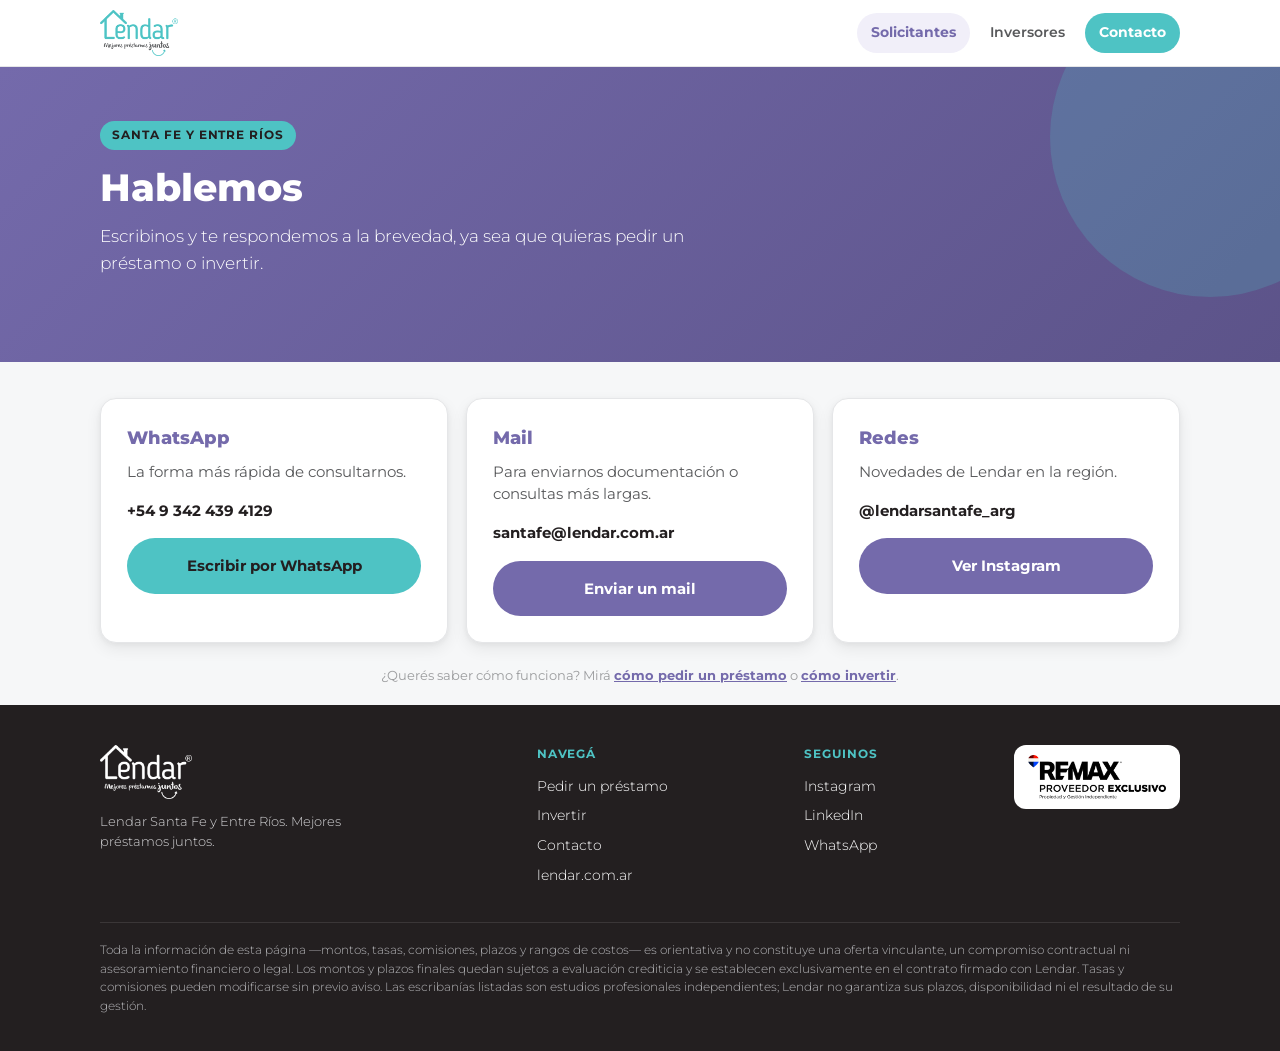
==== contacto/index.html @ 1cdcb2c1 "Redesign: sticky nav, hero banners, CTA bands, footer with RE/MAX and socials, new /contacto page Co" ====
<!doctype html>
<html lang="es">
<head>
<meta charset="UTF-8" />
<meta name="viewport" content="width=device-width, initial-scale=1.0" />
<title>Contacto | Lendar Litoral</title>
<meta name="description" content="Escribinos por WhatsApp o mail. Lendar en Santa Fe y Entre Ríos." />
<link rel="canonical" href="https://lendarlitoral.ar/contacto/" />
<meta property="og:type" content="website" />
<meta property="og:locale" content="es_AR" />
<meta property="og:site_name" content="Lendar Litoral" />
<meta property="og:title" content="Contacto | Lendar Litoral" />
<meta property="og:description" content="Escribinos por WhatsApp o mail. Lendar en Santa Fe y Entre Ríos." />
<meta property="og:url" content="https://lendarlitoral.ar/contacto/" />
<meta property="og:image" content="https://lendarlitoral.ar/assets/lendar-logo.jpg" />
<link rel="icon" type="image/png" href="../assets/favicon.png">
<link rel="apple-touch-icon" href="../assets/apple-touch-icon.png">
<link rel="preconnect" href="https://fonts.googleapis.com">
<link href="https://fonts.googleapis.com/css2?family=Montserrat:wght@300;400;500;600;700;800&display=swap" rel="stylesheet">
<link rel="stylesheet" href="../assets/style.css">
</head>
<body>

<header class="site-nav">
  <div class="wrap site-nav-inner">
    <a href="../" style="display:inline-block;line-height:0;" aria-label="Lendar Litoral - Inicio"><img class="logo-img" src="../assets/lendar_logo_color.png" alt="Lendar" /></a>
    <nav class="nav-links" aria-label="Principal">
      <a href="../solicitantes/" class="active">Solicitantes</a>
      <a href="../inversores/">Inversores</a>
      <a class="nav-cta active" href="../contacto/">Contacto</a>
    </nav>
  </div>
</header>

<section class="hero">
  <div class="wrap">
    <span class="hero-eyebrow">Santa Fe y Entre Ríos</span>
    <h1>Hablemos</h1>
    <p>Escribinos y te respondemos a la brevedad, ya sea que quieras pedir un préstamo o invertir.</p>
  </div>
</section>

<main class="wrap">
  <div class="contact-grid">
    <div class="contact-card">
      <h2>WhatsApp</h2>
      <p>La forma más rápida de consultarnos.</p>
      <p class="big">+54 9 342 439 4129</p>
      <a class="btn btn-primary" href="https://wa.me/5493424394129" target="_blank" rel="noopener">Escribir por WhatsApp</a>
    </div>
    <div class="contact-card">
      <h2>Mail</h2>
      <p>Para enviarnos documentación o consultas más largas.</p>
      <p class="big">santafe@lendar.com.ar</p>
      <a class="btn btn-purple" href="mailto:santafe@lendar.com.ar">Enviar un mail</a>
    </div>
    <div class="contact-card">
      <h2>Redes</h2>
      <p>Novedades de Lendar en la región.</p>
      <p class="big">@lendarsantafe_arg</p>
      <a class="btn btn-purple" href="https://www.instagram.com/lendarsantafe_arg" target="_blank" rel="noopener">Ver Instagram</a>
    </div>
  </div>
  <p class="path-note">¿Querés saber cómo funciona? Mirá <a href="../solicitantes/">cómo pedir un préstamo</a> o <a href="../inversores/">cómo invertir</a>.</p>
</main>

<footer class="site-footer">
  <div class="wrap">
    <div class="footer-grid">
      <div class="footer-brand">
        <img class="f-logo" src="../assets/lendar_logo_white.png" alt="Lendar" />
        <p>Lendar Santa Fe y Entre Ríos. Mejores préstamos juntos.</p>
      </div>
      <div class="footer-col">
        <h4>Navegá</h4>
        <a href="../solicitantes/">Pedir un préstamo</a>
        <a href="../inversores/">Invertir</a>
        <a href="../contacto/">Contacto</a>
        <a href="https://www.lendar.com.ar" target="_blank" rel="noopener">lendar.com.ar</a>
      </div>
      <div class="footer-col">
        <h4>Seguinos</h4>
        <a href="https://www.instagram.com/lendarsantafe_arg" target="_blank" rel="noopener">Instagram</a>
        <a href="https://www.linkedin.com/company/lendar" target="_blank" rel="noopener">LinkedIn</a>
        <a href="https://wa.me/5493424394129" target="_blank" rel="noopener">WhatsApp</a>
      </div>
      <div class="footer-col">
        <div class="footer-remax"><img src="../assets/logo_remax_proveedor_exclusivo.png" alt="RE/MAX - Proveedor exclusivo" /></div>
      </div>
    </div>
    <div class="legal"><p>Toda la información de esta página —montos, tasas, comisiones, plazos y rangos de costos— es orientativa y no constituye una oferta vinculante, un compromiso contractual ni asesoramiento financiero o legal. Los montos y plazos finales quedan sujetos a evaluación crediticia y se establecen exclusivamente en el contrato firmado con Lendar. Tasas y comisiones pueden modificarse sin previo aviso. Las escribanías listadas son estudios profesionales independientes; Lendar no garantiza sus plazos, disponibilidad ni el resultado de su gestión.</p></div>
  </div>
</footer>

</body>
</html>
---- assets/style.css ----
:root{
    --teal:#4EC3C4;
    --teal-dark:#38A6A7;
    --teal-tint:#E9F8F8;
    --purple:#746AAB;
    --purple-dark:#5C5389;
    --purple-tint:#F1EFF9;
    --charcoal:#58595B;
    --ink:#231F20;
    --bg:#F6F7F8;
    --border:#E5E6E8;
    --border-strong:#D2D4D7;
    --muted:#9B9C9E;
    --amber-tint:#FBF3E0;
    --amber-text:#92620A;
    --amber-border:#F0DDA8;
    --green-text:#1F7A4D;
    --orange-text:#B15C1E;
    --shadow-sm:0 1px 2px rgba(35,31,32,.05),0 1px 3px rgba(35,31,32,.06);
    --shadow-md:0 6px 16px rgba(35,31,32,.07),0 2px 5px rgba(35,31,32,.05);
    --r-lg:16px;--r-md:12px;--r-sm:9px;
  }
  *{box-sizing:border-box;}
  html,body{margin:0;padding:0;max-width:100%;overflow-x:hidden;}
  body{
    background:var(--bg);
    color:var(--charcoal);
    font-family:'Montserrat',Arial,Calibri,sans-serif;
    line-height:1.55;
    -webkit-font-smoothing:antialiased;
    -webkit-tap-highlight-color:transparent;
  }
  img{max-width:100%;display:block;}
  button{font-family:inherit;}
  .wrap{max-width:1120px;margin:0 auto;padding:0 20px;}

  /* Header */
  .header{background:#fff;border-bottom:1px solid var(--border);padding:22px 0;position:relative;overflow:hidden;}
  .header::before{content:'';position:absolute;top:0;left:0;right:0;height:4px;background:linear-gradient(90deg,var(--teal),var(--purple));}
  .header-inner{display:flex;align-items:center;justify-content:center;gap:16px;flex-wrap:wrap;}
  .logo-img{height:54px;width:auto;}

  main{padding:28px 0 60px;}

  /* Garantía — barra de cobertura LTV */
  .ltv-headline{font-size:15.5px;font-weight:800;color:var(--ink);line-height:1.45;margin:0 0 14px;}
  .ltv-headline strong{color:var(--teal-dark);}
  .ltv-bar{position:relative;display:flex;height:48px;border-radius:12px;overflow:hidden;border:1px solid var(--border-strong);}
  .ltv-loan{width:35%;background:var(--teal);display:flex;align-items:center;justify-content:center;color:#fff;font-weight:800;font-size:14px;}
  .ltv-buffer{width:65%;background:var(--teal-tint);display:flex;align-items:center;justify-content:center;color:var(--teal-dark);font-weight:800;font-size:14px;}
  .ltv-legend{display:flex;margin-top:8px;font-size:11.5px;font-weight:700;color:var(--muted);text-transform:uppercase;letter-spacing:.03em;}
  .ltv-legend span{text-align:center;padding:0 4px;}
  .ltv-legend span:first-child{width:35%;}
  .ltv-legend span:last-child{width:65%;}
  .mora-foot{font-size:12px;color:var(--muted);line-height:1.55;font-weight:600;margin:14px 0 0;padding-top:12px;border-top:1px solid var(--border);}
  @media(max-width:520px){.ltv-loan,.ltv-buffer{font-size:12px;} .ltv-legend{font-size:10.5px;}}

  /* Section title */
  .section-title{display:flex;align-items:center;gap:9px;font-size:17px;font-weight:800;color:var(--purple);margin:0 0 16px;}
  .section-title svg{width:20px;height:20px;color:var(--teal);flex-shrink:0;}

  /* Tabs */
  .role-tabs{display:flex;align-items:stretch;background:#ECEEEF;padding:4px;border-radius:16px;max-width:420px;margin:0 auto 26px;box-shadow:inset 0 1px 2px rgba(0,0,0,.05);}
  .role-tab{flex:1;display:flex;align-items:center;justify-content:center;gap:6px;padding:14px;border-radius:12px;border:none;background:transparent;font-size:13.5px;font-weight:700;line-height:1;color:#7C7D7F;cursor:pointer;transition:all .15s;}
  .role-tab.active{background:#fff;color:var(--purple);box-shadow:var(--shadow-sm);}
  .role-tab svg{width:15px;height:15px;color:var(--teal);display:block;flex-shrink:0;}

  /* Card */
  .card{background:#fff;border:1px solid var(--border);border-radius:var(--r-lg);box-shadow:var(--shadow-md);overflow:hidden;margin-bottom:22px;}
  .card-head{background:var(--purple-tint);padding:16px 22px;border-bottom:1px solid var(--border);display:flex;align-items:center;justify-content:space-between;gap:14px;font-weight:800;color:var(--purple);font-size:15px;text-transform:uppercase;letter-spacing:.02em;width:100%;border:none;border-bottom:1px solid var(--border);cursor:pointer;text-align:left;font-family:inherit;-webkit-appearance:none;appearance:none;}
  .card-head-label{display:flex;align-items:center;gap:9px;}
  .card-head svg{width:18px;height:18px;color:var(--teal);flex-shrink:0;}
  .card-chevron{color:var(--purple) !important;transition:transform .2s;}
  .card-head.open .card-chevron{transform:rotate(180deg);}
  .card-body{padding:22px;}
  .card-body.collapsed{display:none;}
  .card-sub{font-size:13px;color:var(--muted);margin:2px 0 0;}

  /* Por qué Lendar — expandable persuasive cards */
  .why-grid{display:grid;grid-template-columns:1fr;gap:12px;}
  @media(min-width:768px){.why-grid{grid-template-columns:repeat(2,1fr);}}
  @media(min-width:768px){#reqGrid{grid-template-columns:2fr 3fr;}}
  .why-card{text-align:left;border:1px solid var(--border);border-radius:14px;background:#fff;cursor:pointer;padding:16px 18px;transition:border-color .15s,box-shadow .15s,background .15s;width:100%;min-width:0;font:inherit;color:inherit;-webkit-appearance:none;appearance:none;}
  .why-card:hover{border-color:var(--teal);box-shadow:0 4px 14px rgba(78,195,196,.15);}
  .why-card.open{border-color:var(--purple);background:var(--purple-tint);}
  .why-head{display:flex;align-items:center;gap:12px;}
  .why-icon{width:38px;height:38px;border-radius:10px;background:var(--teal-tint);display:flex;align-items:center;justify-content:center;flex-shrink:0;transition:background .15s;}
  .why-icon svg{width:20px;height:20px;color:var(--teal-dark);}
  .why-card.open .why-icon{background:var(--purple);}
  .why-card.open .why-icon svg{color:#fff;}
  .why-title{font-size:14.5px;font-weight:800;color:var(--ink);flex:1;}
  .why-chevron{width:18px;height:18px;color:var(--muted);transition:transform .2s,color .15s;flex-shrink:0;}
  .why-card.open .why-chevron{transform:rotate(180deg);color:var(--purple);}
  .why-body{max-height:0;overflow:hidden;transition:max-height .28s ease,margin-top .28s ease;}
  .why-card.open .why-body{max-height:800px;margin-top:12px;}
  .why-text{font-size:13px;color:var(--charcoal);line-height:1.55;font-weight:500;margin:0;padding-left:50px;}
  .why-list{font-size:13px;color:var(--charcoal);line-height:1.6;font-weight:500;margin:0;padding-left:68px;list-style:disc;}
  .why-list li{margin-bottom:8px;}
  .why-sublist{list-style:circle;margin:8px 0 0;padding-left:20px;font-weight:500;}
  .why-sublist li{margin-bottom:6px;}
  .why-list li:last-child{margin-bottom:0;}
  .timeline{position:relative;}
  .timeline::before{content:'';position:absolute;left:19px;top:4px;bottom:4px;width:2px;background:linear-gradient(var(--teal),var(--purple));}
  .tl-step{position:relative;padding:0 0 20px 52px;}
  .tl-step:last-child{padding-bottom:0;}
  .tl-num{position:absolute;left:0;top:0;width:40px;height:40px;border-radius:50%;background:#fff;border:2px solid var(--teal);color:var(--teal-dark);font-weight:800;font-size:14px;display:flex;align-items:center;justify-content:center;z-index:1;}
  .tl-head{display:flex;flex-wrap:wrap;align-items:baseline;gap:9px;margin-bottom:5px;padding-top:8px;}
  .tl-title{font-size:14px;font-weight:800;color:var(--ink);}
  .tl-duration{font-size:12px;font-weight:700;color:var(--teal-dark);background:var(--teal-tint);padding:3px 9px;border-radius:7px;line-height:1.4;}
  .tl-desc{font-size:13px;color:var(--charcoal);font-weight:500;margin:0;line-height:1.55;overflow-wrap:break-word;word-break:break-word;}

  /* Calculator */
  .calc-grid{display:grid;grid-template-columns:1fr;gap:26px;}
  .calc-grid > div{min-width:0;}
  @media(min-width:1024px){.calc-grid{grid-template-columns:1fr 1fr;}}
  .table-section{margin-top:26px;}
  .field{margin-bottom:14px;}
  .field-label{display:flex;justify-content:space-between;flex-wrap:wrap;column-gap:10px;row-gap:2px;font-size:14px;font-weight:700;color:var(--charcoal);margin-bottom:5px;}
  .field-label .val{font-family:'Courier New',monospace;color:var(--purple);white-space:nowrap;margin-left:auto;}
  .field-label .val .unit-sm{font-family:'Montserrat',sans-serif;font-size:0.72em;font-weight:600;margin-left:3px;}
  input[type=range]{width:100%;accent-color:var(--teal);height:5px;cursor:pointer;}
  .range-scale{display:flex;justify-content:space-between;font-size:11.5px;color:var(--muted);font-family:'Courier New',monospace;margin-top:3px;}
  .note-box{padding:11px 13px;border-radius:10px;font-size:13px;line-height:1.5;margin-bottom:12px;}
  .note-info{background:var(--purple-tint);color:var(--purple-dark);border:1px solid #DAD6EE;}
  .note-warn{background:var(--amber-tint);color:var(--amber-text);border:1px solid var(--amber-border);}
  .result-box{background:linear-gradient(#fafbfb,#f1f2f3);border:1px solid var(--border);border-left:4px solid var(--purple);border-radius:12px;padding:18px 18px 16px;margin-bottom:14px;}
  .result-label{font-size:12.5px;text-transform:uppercase;font-weight:800;color:var(--purple);letter-spacing:.03em;}
  .result-value{font-size:38px;font-weight:800;font-family:'Courier New',monospace;color:var(--purple);margin-top:6px;line-height:1.15;}
  .result-value .unit{font-size:15px;font-weight:600;color:var(--charcoal);font-family:'Montserrat',sans-serif;margin-left:6px;}
  .result-value .range-word{font-size:0.42em;font-weight:700;color:var(--charcoal);font-family:'Montserrat',sans-serif;vertical-align:middle;}
  .result-sub{font-size:12px;color:var(--muted);font-weight:700;margin-top:4px;}
  .result-fee-note{font-size:11.5px;color:var(--muted);font-weight:500;margin-top:8px;padding-top:8px;border-top:1px solid var(--border);}
  .term-grid{display:grid;grid-template-columns:repeat(5,1fr);gap:6px;}
  .term-btn{display:flex;flex-direction:column;align-items:center;justify-content:center;gap:2px;padding:10px 2px;text-align:center;border-radius:10px;border:1px solid var(--border);background:#fff;cursor:pointer;color:#7C7D7F;}
  .term-btn-years{font-size:13px;font-weight:800;}
  .term-btn-rate{font-size:11px;font-weight:700;opacity:.7;}
  .term-btn.active{background:var(--purple);color:#fff;border-color:var(--purple);}
  .choice-grid{display:grid;grid-template-columns:repeat(2,1fr);gap:8px;}
  .choice-btn{padding:11px 12px;text-align:center;border-radius:10px;font-size:13px;font-weight:800;border:1px solid var(--border);background:#fff;cursor:pointer;color:#7C7D7F;font-family:inherit;-webkit-appearance:none;appearance:none;}
  .choice-btn.active{background:var(--purple);color:#fff;border-color:var(--purple);}
  .term-btn.active .term-btn-rate{opacity:.9;}
  .vuyp-box{border-radius:12px;background:#FAFBFB;border:1px solid var(--border);margin-top:4px;overflow:hidden;}
  .checkbox-row{display:flex;gap:9px;align-items:center;cursor:pointer;font-size:14px;font-weight:700;color:var(--charcoal);padding:14px 12px;width:100%;box-sizing:border-box;}
  .checkbox-row input{margin-top:2px;width:14px;height:14px;accent-color:var(--teal);}
  .table-toggle-btn{display:flex;align-items:center;justify-content:space-between;gap:10px;width:100%;padding:12px 14px;margin-bottom:10px;border-radius:10px;border:1px solid var(--border);background:var(--bg);color:var(--purple);font-size:13px;font-weight:800;cursor:pointer;font-family:inherit;-webkit-appearance:none;appearance:none;transition:background .15s,border-color .15s;}
  .table-toggle-btn:hover{background:var(--purple-tint);border-color:var(--purple);}
  .table-toggle-btn .card-chevron{width:18px;height:18px;color:var(--purple);}
  .table-toggle-btn.open .card-chevron{transform:rotate(180deg);}
  .pdf-download-btn{display:flex;align-items:center;justify-content:center;gap:8px;width:100%;padding:12px 14px;margin-bottom:10px;border-radius:10px;border:1px solid var(--teal);background:var(--teal-tint);color:var(--teal-dark);font-size:13px;font-weight:800;cursor:pointer;font-family:inherit;-webkit-appearance:none;appearance:none;transition:background .15s,color .15s;}
  .pdf-download-btn:hover{background:var(--teal);color:#fff;}
  .pdf-download-btn:disabled{opacity:.6;cursor:default;}
  .pdf-download-btn svg{width:16px;height:16px;flex-shrink:0;}
  .table-wrap{max-height:400px;overflow-y:auto;overflow-x:auto;-webkit-overflow-scrolling:touch;border:1px solid var(--border);border-radius:10px;}
  .table-wrap.collapsed{display:none;}
  .table-scroll-hint{display:none;font-size:11px;color:var(--muted);text-align:right;margin-bottom:6px;}
  @media(max-width:640px){.table-scroll-hint{display:block;}}
  table{width:100%;border-collapse:collapse;font-size:13px;text-align:center;}
  thead th{background:#F1F2F3;color:var(--charcoal);font-weight:800;padding:9px 10px;position:sticky;top:0;border-bottom:1px solid var(--border-strong);white-space:nowrap;}
  th.th-amort{color:var(--green-text);} th.th-int{color:var(--orange-text);} th.th-iva{color:var(--purple);}
  tbody td{padding:6px 10px;border-bottom:1px solid #F1F2F3;font-family:'Courier New',monospace;}
  tbody tr:hover{background:#FAFBFB;}
  td.c-period{font-weight:800;color:var(--muted);border-right:1px solid #F1F2F3;}
  td.c-amort{color:#2A9D5C;} td.c-int{color:#C4741F;} td.c-iva{color:var(--purple);}
  td.c-payment{color:var(--ink);font-weight:700;} td.c-balance{color:var(--ink);font-weight:800;}

  /* Fees grid */
  .fees-grid{display:grid;grid-template-columns:1fr;gap:20px;align-items:start;}
  @media(min-width:1024px){.fees-grid{grid-template-columns:5fr 7fr;}}
  .fee-panel{background:var(--bg);border:1px solid #ECEDEE;border-radius:16px;padding:18px;}
  .fee-eyebrow{font-size:11.5px;font-weight:800;color:var(--muted);text-transform:uppercase;letter-spacing:.03em;display:block;margin-bottom:10px;}
  .fee-row{display:flex;justify-content:space-between;align-items:center;padding:10px 12px;background:#fff;border:1px solid var(--border);border-radius:12px;font-size:13.5px;margin-bottom:9px;flex-wrap:wrap;row-gap:6px;}
  @media(max-width:480px){
    .fee-row > span:first-child{flex:1 1 100%;}
    .fee-row strong{flex:0 0 auto;margin-left:auto;}
  }
  .fee-row span{color:var(--charcoal);font-weight:700;}
  .fee-row small{color:var(--muted);font-size:11.5px;}
  .fee-row small span{color:var(--muted);font-weight:600;}
  .fee-row strong{font-family:'Courier New',monospace;color:var(--ink);}
  .fee-foot{font-size:11.5px;color:var(--muted);font-style:italic;margin-top:10px;padding-top:10px;border-top:1px solid #ECEDEE;}
  .cost-line{display:flex;justify-content:space-between;align-items:center;font-size:13.5px;padding:8px 0;}
  .cost-line + .cost-line{border-top:1px solid #F1F2F3;}
  .cost-line span{color:var(--charcoal);font-weight:700;}
  .cost-line small{color:var(--muted);font-size:11.5px;}
  .cost-line strong{font-weight:800;color:var(--ink);}
  .escribania-block{padding:10px 0;}
  .escribania-block + .escribania-block{border-top:1px solid #F1F2F3;}
  .escribania-title{font-size:13.5px;font-weight:800;color:var(--charcoal);}
  .escribania-title small{font-weight:600;color:var(--muted);font-size:11.5px;margin-left:4px;}
  .escribania-value{font-size:13.5px;font-weight:700;color:var(--ink);margin-top:4px;}
  .cost-total{margin-top:12px;padding:11px;background:var(--teal-tint);border:1px solid #CBEBEB;border-radius:12px;display:flex;justify-content:space-between;align-items:center;}
  .cost-total span{font-size:13.5px;font-weight:800;color:var(--charcoal);}
  .cost-total strong{font-family:'Courier New',monospace;color:var(--teal-dark);font-size:14px;}


  /* Directory */
  .dir-grid{display:grid;grid-template-columns:1fr;gap:14px;}
  @media(min-width:640px){.dir-grid{grid-template-columns:repeat(2,1fr);}}
  @media(min-width:1024px){.dir-grid{grid-template-columns:repeat(auto-fit,minmax(200px,1fr));}}
  .dir-card{background:#fff;border:1px solid var(--border);border-radius:12px;padding:14px;font-size:12.5px;display:flex;flex-direction:column;height:100%;}
  .dir-content{flex:1 1 auto;}
  .dir-city{display:table;margin:0 auto 9px;font-size:10.5px;font-weight:800;text-transform:uppercase;letter-spacing:.02em;color:var(--teal-dark);background:var(--teal-tint);padding:2px 8px;border-radius:6px;}
  .dir-name{font-weight:800;color:var(--ink);font-size:13px;margin:0 0 7px;}
  .dir-addr{display:flex;gap:5px;align-items:flex-start;color:#7C7D7F;font-size:11.5px;margin-bottom:9px;}
  .dir-addr svg{width:12px;height:12px;flex-shrink:0;margin-top:1px;color:var(--muted);}
  .dir-offices-label{font-size:10.5px;text-transform:uppercase;font-weight:800;color:var(--muted);display:block;margin-bottom:4px;letter-spacing:.02em;}
  .dir-office{display:block;font-size:11.5px;font-weight:700;color:var(--charcoal);}
  .dir-contact-btn{display:flex;align-items:center;justify-content:center;gap:6px;margin-top:16px;padding:8px 10px;border-radius:9px;border:1px solid var(--border);background:var(--bg);color:var(--teal-dark);font-size:11.5px;font-weight:800;text-decoration:none;transition:background .15s,border-color .15s;}
  .dir-contact-btn svg{width:14px;height:14px;}
  .dir-contact-btn:hover{background:var(--teal-tint);border-color:var(--teal);}

  footer{padding:26px 20px 40px;text-align:left;font-size:12px;line-height:1.6;color:var(--muted);max-width:640px;margin:0 auto;}
  .hidden{display:none !important;}
  .fade-in{animation:fadeIn .25s ease-out;}
  @keyframes fadeIn{from{opacity:0;transform:translateY(8px);}to{opacity:1;transform:translateY(0);}}
#waFloatBtn{
  position:fixed;
  left:14px;
  bottom:14px;
  width:40px;
  height:40px;
  background:#25D366;
  border-radius:50%;
  display:flex;
  align-items:center;
  justify-content:center;
  box-shadow:0 2px 8px rgba(0,0,0,0.25);
  z-index:9999;
  opacity:0.88;
  transition:opacity .2s ease, transform .2s ease;
}
#waFloatBtn:hover{ opacity:1; transform:scale(1.06); }
@media (max-width:480px){
  #waFloatBtn{ width:36px; height:36px; left:10px; bottom:10px; }
  #waFloatBtn svg{ width:19px; height:19px; }
  .wrap{ padding:0 12px; }
  .card-body{ padding:16px 14px; }
  .why-card{ padding:14px 14px; }
  .why-text{ padding-left:46px; }
  .why-list{ padding-left:46px; }
  .fee-panel{ padding:14px; }
}

/* ---- Navegación entre páginas, portada y bloque inicial ---- */
a.role-tab{text-decoration:none;}
.role-tabs{margin-top:22px;}
.role-tabs + .page-hero{padding-top:6px;}
.page-hero{max-width:640px;margin:0 auto 26px;padding-top:30px;text-align:center;}
.page-hero h1{font-size:clamp(22px,5.2vw,30px);font-weight:800;color:var(--ink);line-height:1.2;margin:0 0 10px;}
.page-hero p{font-size:15px;color:var(--charcoal);margin:0;line-height:1.55;}
.path-cards{display:grid;grid-template-columns:1fr 1fr;gap:18px;max-width:780px;margin:0 auto 22px;}
.path-card{display:flex;flex-direction:column;gap:10px;background:#fff;border:1px solid var(--border);border-radius:var(--r-lg);box-shadow:var(--shadow-md);padding:26px 22px;text-decoration:none;color:inherit;transition:border-color .15s,transform .15s;}
.path-card:hover,.path-card:focus-visible{border-color:var(--teal);transform:translateY(-2px);}
.path-icon{width:44px;height:44px;border-radius:12px;background:var(--teal-tint);display:flex;align-items:center;justify-content:center;}
.path-icon svg{width:22px;height:22px;color:var(--teal-dark);}
.path-card h2{font-size:19px;font-weight:800;color:var(--ink);margin:4px 0 0;line-height:1.25;}
.path-card p{font-size:14px;color:var(--charcoal);margin:0;line-height:1.55;flex:1;}
.path-go{display:inline-flex;align-items:center;gap:6px;font-weight:800;font-size:13.5px;color:var(--purple);margin-top:6px;}
.path-note{max-width:780px;margin:0 auto 10px;text-align:center;font-size:13px;color:var(--muted);}
.path-note a{color:var(--purple);font-weight:700;}
@media(max-width:640px){.path-cards{grid-template-columns:1fr;}}

/* ---- Adelanto de cuotas y precancelación ---- */
.prepay-section{margin-top:30px;padding-top:24px;border-top:1px solid var(--border);}
.prepay-title{font-size:15px;font-weight:800;color:var(--purple);text-transform:uppercase;letter-spacing:.02em;margin:0 0 14px;}
.prepay-grid{display:grid;grid-template-columns:1fr 1fr;gap:14px;margin-bottom:22px;}
.prepay-box{background:var(--purple-tint);border:1px solid #DAD6EE;border-radius:12px;padding:14px 16px;}
.prepay-box p{margin:8px 0 0;font-size:13.5px;line-height:1.6;color:var(--charcoal);}
.prepay-box a{color:var(--purple-dark);font-weight:700;white-space:nowrap;}
.prepay-tag{display:inline-block;font-size:11.5px;font-weight:800;text-transform:uppercase;letter-spacing:.04em;color:#fff;background:var(--purple);border-radius:999px;padding:4px 10px;}
.prepay-calc{background:#fff;border:1px solid var(--border);border-radius:12px;padding:16px;}
.prepay-result{margin-top:14px;}
.cancel-total{background:var(--teal-tint);border-color:var(--teal);}
.cancel-total strong{color:var(--teal-dark);}
.prepay-sum{font-size:13.5px;line-height:1.6;color:var(--charcoal);margin:12px 0 0;}
.prepay-foot{font-size:12px;line-height:1.5;color:var(--muted);margin:10px 0 0;}
@media(max-width:640px){.prepay-grid{grid-template-columns:1fr;}}
.cancel-basis{margin-bottom:16px;line-height:1.55;}
.cancel-pick{display:flex;align-items:baseline;justify-content:space-between;gap:12px;flex-wrap:wrap;margin-bottom:10px;}
.cancel-pick-label{font-size:14px;font-weight:700;color:var(--charcoal);}
.cancel-big{font-family:'Courier New',monospace;font-size:20px;font-weight:800;color:var(--purple);}
.cancel-slider{height:10px;}

/* ===== Rediseño: nav, hero, CTA, footer ===== */
.site-nav{background:#fff;border-bottom:1px solid var(--border);position:sticky;top:0;z-index:50;}
.site-nav-inner{display:flex;align-items:center;justify-content:space-between;gap:16px;padding:10px 20px;}
.site-nav .logo-img{height:46px;}
.nav-links{display:flex;align-items:center;gap:6px;}
.nav-links a{font-size:14px;font-weight:600;color:var(--charcoal);text-decoration:none;padding:9px 14px;border-radius:999px;}
.nav-links a:hover{color:var(--purple);background:var(--purple-tint);}
.nav-links a.active{color:var(--purple);background:var(--purple-tint);font-weight:700;}
.nav-links a.nav-cta{background:var(--teal);color:#fff;font-weight:700;}
.nav-links a.nav-cta:hover{background:var(--teal-dark);color:#fff;}
@media(max-width:600px){.site-nav-inner{padding:8px 14px;gap:8px;}.site-nav .logo-img{height:36px;}.nav-links{gap:0;}.nav-links a{font-size:12.5px;padding:8px 9px;}}
@media(max-width:380px){.nav-links a{font-size:12px;padding:7px 6px;}}

.hero{background:linear-gradient(135deg,var(--purple) 0%,var(--purple-dark) 100%);color:#fff;padding:54px 0 58px;position:relative;overflow:hidden;}
.hero::after{content:'';position:absolute;right:-90px;top:-90px;width:320px;height:320px;border-radius:50%;background:var(--teal);opacity:.22;}
.hero .wrap{position:relative;z-index:1;}
.hero-eyebrow{display:inline-block;font-size:12px;font-weight:700;letter-spacing:.08em;text-transform:uppercase;color:var(--ink);background:var(--teal);padding:5px 12px;border-radius:999px;margin-bottom:16px;}
.hero h1{font-size:38px;line-height:1.15;font-weight:800;margin:0 0 14px;max-width:720px;color:#fff;}
.hero p{font-size:17px;font-weight:300;line-height:1.6;max-width:640px;margin:0 0 26px;color:#fff;}
.hero-actions{display:flex;flex-wrap:wrap;gap:12px;}
.btn{display:inline-block;font-family:inherit;font-size:15px;font-weight:700;text-decoration:none;padding:14px 26px;border-radius:999px;border:2px solid transparent;cursor:pointer;}
.btn-primary{background:var(--teal);color:var(--ink);}
.btn-primary:hover{background:#fff;}
.btn-ghost{border-color:#fff;color:#fff;background:transparent;}
.btn-ghost:hover{background:#fff;color:var(--purple);}
.btn-purple{background:var(--purple);color:#fff;}
.btn-purple:hover{background:var(--purple-dark);}
.hero + main{padding-top:36px;}
@media(max-width:600px){.hero{padding:38px 0 42px;}.hero h1{font-size:28px;}.hero p{font-size:15.5px;}.btn{padding:13px 22px;font-size:14.5px;}}

.cta-band{background:var(--teal-tint);border:1px solid var(--border);border-radius:var(--r-lg);padding:30px 26px;text-align:center;margin-bottom:22px;}
.cta-band h2{font-size:22px;font-weight:800;color:var(--ink);margin:0 0 8px;}
.cta-band p{margin:0 0 18px;font-size:15px;}
.cta-band .hero-actions{justify-content:center;}

.site-footer{background:var(--ink);color:#fff;padding:40px 0 26px;margin:20px 0 0;max-width:none;font-size:14px;line-height:1.55;text-align:left;}
.footer-grid{display:flex;flex-wrap:wrap;gap:30px 48px;justify-content:space-between;align-items:flex-start;}
.footer-brand img.f-logo{height:54px;width:auto;margin-bottom:12px;}
.footer-brand p{font-size:13px;font-weight:300;margin:0;max-width:300px;color:#d6d6d8;}
.footer-col h4{font-size:12px;letter-spacing:.08em;text-transform:uppercase;color:var(--teal);margin:0 0 12px;font-weight:700;}
.footer-col a{display:block;color:#fff;text-decoration:none;font-size:14px;font-weight:300;margin-bottom:8px;}
.footer-col a:hover{color:var(--teal);}
.footer-remax{background:#fff;border-radius:12px;padding:10px 14px;display:inline-block;}
.footer-remax img{height:44px;width:auto;}
.site-footer .legal{border-top:1px solid #3a3637;margin-top:28px;padding-top:18px;font-size:11.5px;line-height:1.6;color:#b5b5b8;font-weight:300;}
.site-footer .legal p{margin:0 0 10px;}

.contact-grid{display:grid;grid-template-columns:repeat(auto-fit,minmax(260px,1fr));gap:18px;margin-bottom:22px;}
.contact-card{background:#fff;border:1px solid var(--border);border-radius:var(--r-lg);box-shadow:var(--shadow-md);padding:26px;}
.contact-card h2{font-size:18px;font-weight:800;color:var(--purple);margin:0 0 8px;}
.contact-card p{margin:0 0 16px;font-size:14.5px;}
.contact-card .btn{width:100%;text-align:center;}
.contact-card .big{font-size:15px;font-weight:700;color:var(--ink);word-break:normal;overflow-wrap:anywhere;}
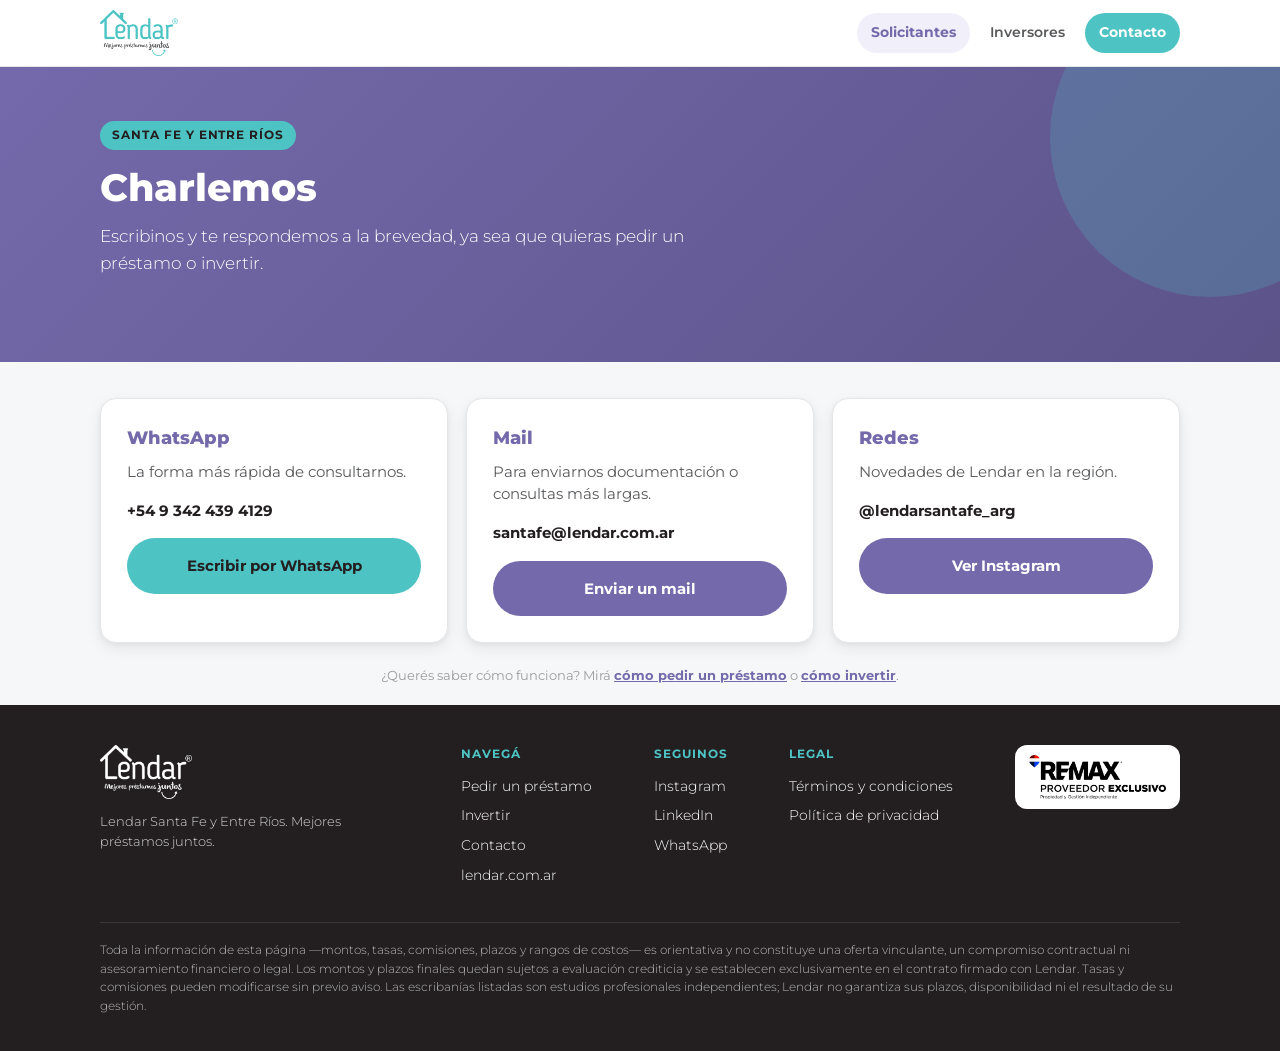
==== commit 611ecc7c: "Contacto: Charlemos; sacar aviso a gestores en portada; links legales en el pie Co-Authored-By: Clau" ====
--- a/contacto/index.html
+++ b/contacto/index.html
@@ -35,7 +35,7 @@
 <section class="hero">
   <div class="wrap">
     <span class="hero-eyebrow">Santa Fe y Entre Ríos</span>
-    <h1>Hablemos</h1>
+    <h1>Charlemos</h1>
     <p>Escribinos y te respondemos a la brevedad, ya sea que quieras pedir un préstamo o invertir.</p>
   </div>
 </section>
@@ -85,6 +85,11 @@
         <a href="https://wa.me/5493424394129" target="_blank" rel="noopener">WhatsApp</a>
       </div>
       <div class="footer-col">
+        <h4>Legal</h4>
+        <a href="https://www.lendar.com.ar/terminos-y-condiciones-generales/" target="_blank" rel="noopener">Términos y condiciones</a>
+        <a href="https://www.lendar.com.ar/politica-privacidad/" target="_blank" rel="noopener">Política de privacidad</a>
+      </div>
+      <div class="footer-col">
         <div class="footer-remax"><img src="../assets/logo_remax_proveedor_exclusivo.png" alt="RE/MAX - Proveedor exclusivo" /></div>
       </div>
     </div>
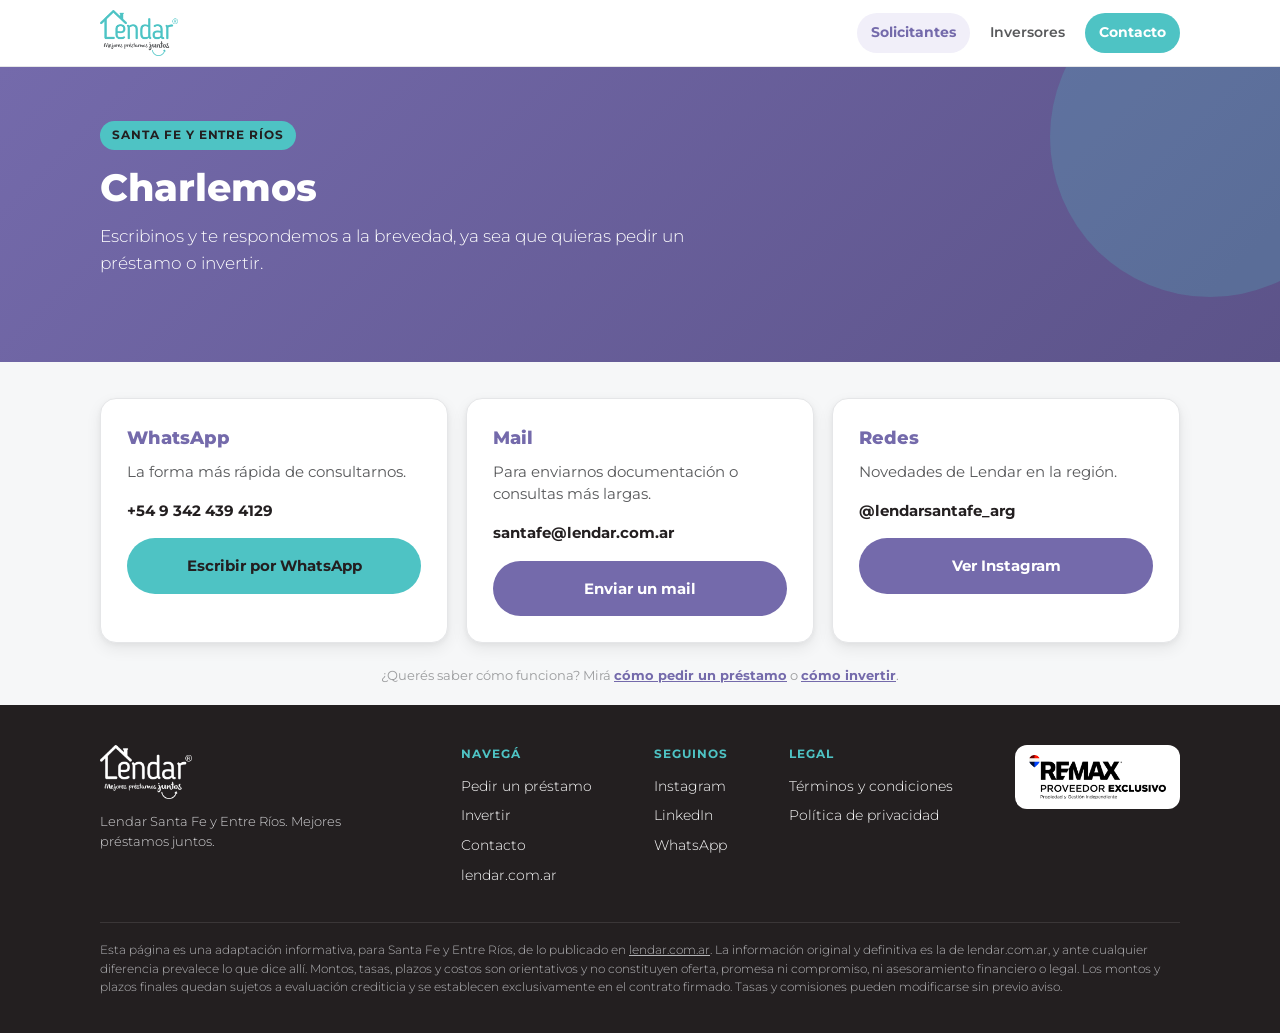
==== commit c6b496c2: "Pie de todas las páginas: aviso de que es una adaptación de lendar.com.ar Co-Authored-By: Claude Son" ====
--- a/contacto/index.html
+++ b/contacto/index.html
@@ -93,7 +93,7 @@
         <div class="footer-remax"><img src="../assets/logo_remax_proveedor_exclusivo.png" alt="RE/MAX - Proveedor exclusivo" /></div>
       </div>
     </div>
-    <div class="legal"><p>Toda la información de esta página —montos, tasas, comisiones, plazos y rangos de costos— es orientativa y no constituye una oferta vinculante, un compromiso contractual ni asesoramiento financiero o legal. Los montos y plazos finales quedan sujetos a evaluación crediticia y se establecen exclusivamente en el contrato firmado con Lendar. Tasas y comisiones pueden modificarse sin previo aviso. Las escribanías listadas son estudios profesionales independientes; Lendar no garantiza sus plazos, disponibilidad ni el resultado de su gestión.</p></div>
+    <div class="legal"><p>Esta página es una adaptación informativa, para Santa Fe y Entre Ríos, de lo publicado en <a href="https://www.lendar.com.ar" target="_blank" rel="noopener" style="color:inherit;text-decoration:underline;">lendar.com.ar</a>. La información original y definitiva es la de lendar.com.ar, y ante cualquier diferencia prevalece lo que dice allí. Montos, tasas, plazos y costos son orientativos y no constituyen oferta, promesa ni compromiso, ni asesoramiento financiero o legal. Los montos y plazos finales quedan sujetos a evaluación crediticia y se establecen exclusivamente en el contrato firmado. Tasas y comisiones pueden modificarse sin previo aviso.</p></div>
   </div>
 </footer>
 
--- a/assets/style.css
+++ b/assets/style.css
@@ -334,3 +334,84 @@
 .contact-card p{margin:0 0 16px;font-size:14.5px;}
 .contact-card .btn{width:100%;text-align:center;}
 .contact-card .big{font-size:15px;font-weight:700;color:var(--ink);word-break:normal;overflow-wrap:anywhere;}
+
+/* ===== Rediseño sin desplegables: secciones siempre visibles ===== */
+:root{--nav-h:66px;}
+@media(max-width:600px){:root{--nav-h:53px;}}
+main.page,.hero + main.page{padding:0;}
+@media(max-width:480px){.wrap{padding:0 16px;}}
+
+.stats{background:#fff;border-bottom:1px solid var(--border);}
+.stats-in{display:grid;grid-template-columns:repeat(3,1fr);padding-top:22px;padding-bottom:22px;}
+.stat{padding:0 14px;text-align:center;border-left:1px solid var(--border);}
+.stat:first-child{border-left:none;}
+.stat b{display:block;font-size:30px;font-weight:800;color:var(--purple);line-height:1.1;}
+.stat span{display:block;font-size:14px;line-height:1.4;color:var(--charcoal);margin-top:6px;}
+@media(max-width:600px){.stat{padding:0 8px;}.stat b{font-size:21px;}.stat span{font-size:12.5px;}}
+
+.chips{position:sticky;top:var(--nav-h);z-index:40;background:rgba(255,255,255,.96);-webkit-backdrop-filter:blur(6px);backdrop-filter:blur(6px);border-bottom:1px solid var(--border);}
+.chips-in{display:flex;gap:8px;overflow-x:auto;padding-top:10px;padding-bottom:10px;scrollbar-width:none;}
+.chips-in::-webkit-scrollbar{display:none;}
+.chips a{flex:0 0 auto;font-size:14px;font-weight:700;color:var(--charcoal);text-decoration:none;padding:9px 16px;border-radius:999px;background:var(--bg);border:1px solid var(--border);}
+.chips a:hover{border-color:var(--teal);}
+.chips a.on{background:var(--purple);border-color:var(--purple);color:#fff;}
+
+.sec{padding:52px 0;scroll-margin-top:calc(var(--nav-h) + 64px);}
+.sec:nth-of-type(even){background:#fff;}
+.sec:nth-of-type(even) .sec-card,.sec:nth-of-type(even) .req-card{background:var(--bg);box-shadow:none;}
+@media(max-width:600px){.sec{padding:38px 0;}}
+.sec-head{max-width:720px;margin:0 0 24px;}
+.sec-eyebrow{display:block;font-size:12px;font-weight:800;letter-spacing:.08em;text-transform:uppercase;color:var(--teal-dark);}
+.sec-head h2{font-size:30px;font-weight:800;color:var(--ink);line-height:1.2;margin:6px 0 8px;}
+.sec-lead{font-size:17px;line-height:1.55;color:var(--charcoal);margin:0;}
+@media(max-width:600px){.sec-head h2{font-size:24px;}.sec-lead{font-size:16px;}}
+.sec-card{background:#fff;border:1px solid var(--border);border-radius:var(--r-lg);box-shadow:var(--shadow-md);padding:26px;}
+@media(max-width:480px){.sec-card{padding:18px 14px;}}
+.sec-p{margin:0 0 16px;font-size:16px;line-height:1.65;color:var(--charcoal);font-weight:500;}
+.sec .ltv-headline{font-size:19px;}
+.sec .ltv-legend{font-size:12.5px;}
+.note-box.mb{margin-bottom:20px;}
+
+.btn-block{display:block;width:100%;text-align:center;margin-top:16px;}
+.sec .btn-purple{color:#fff;}
+
+/* contenido más legible dentro de las secciones */
+.sec .field-label{font-size:15px;}
+.sec .note-box{font-size:14.5px;}
+.sec .tl-title{font-size:17px;}
+.sec .tl-desc{font-size:15.5px;line-height:1.6;}
+.sec .tl-duration{font-size:13px;}
+.sec .fee-row{font-size:15px;}
+.sec .fee-foot{font-size:13px;}
+.sec .escribania-title{font-size:15.5px;}
+.sec .escribania-value{font-size:16px;}
+.sec .prepay-section{margin:0;padding:0;border:0;}
+.sec .prepay-box p,.sec .prepay-sum{font-size:15px;}
+.sec .prepay-foot{font-size:13px;}
+.sec .term-btn-years{font-size:14px;}
+.sec .term-btn-rate{font-size:12px;}
+.sec .dir-name{font-size:15px;}
+.sec .dir-addr,.sec .dir-office{font-size:13px;}
+.sec .dir-contact-btn{font-size:13px;padding:10px;}
+.sec .table-toggle-btn{font-size:15px;}
+
+/* Qué necesito */
+.req-grid{display:grid;gap:18px;grid-template-columns:1fr;}
+@media(min-width:900px){.req-grid{grid-template-columns:2fr 3fr;}}
+.req-card{background:#fff;border:1px solid var(--border);border-radius:var(--r-lg);box-shadow:var(--shadow-md);padding:24px;}
+@media(max-width:480px){.req-card{padding:18px 14px;}}
+.req-head{display:flex;align-items:center;gap:12px;margin-bottom:10px;}
+.req-title{font-size:18px;font-weight:800;color:var(--ink);margin:0;line-height:1.3;}
+.req-list{list-style:none;margin:0;padding:0;}
+.req-list > li{position:relative;padding:12px 0 12px 32px;border-top:1px solid var(--border);font-size:16px;line-height:1.55;font-weight:500;color:var(--charcoal);}
+.req-list > li::before{content:'✓';position:absolute;left:0;top:12px;width:22px;height:22px;border-radius:50%;background:var(--teal-tint);color:var(--teal-dark);font-weight:800;font-size:13px;display:flex;align-items:center;justify-content:center;}
+.req-list > li strong{color:var(--ink);}
+.req-sub{list-style:none;margin:8px 0 0;padding:0;}
+.req-sub li{position:relative;padding:5px 0 5px 16px;font-size:15px;line-height:1.5;color:var(--charcoal);}
+.req-sub li::before{content:'–';position:absolute;left:0;color:var(--teal-dark);font-weight:800;}
+.sec-card > .req-list{margin-top:4px;}
+
+.cta-wrap,.sec + .wrap{padding-top:0;}
+.page > .wrap{padding-top:8px;padding-bottom:44px;}
+#costos .sec-card,#firma .sec-card{background:transparent;border:0;box-shadow:none;padding:0;}
+.ltv-legend + .sec-p{margin-top:20px;}
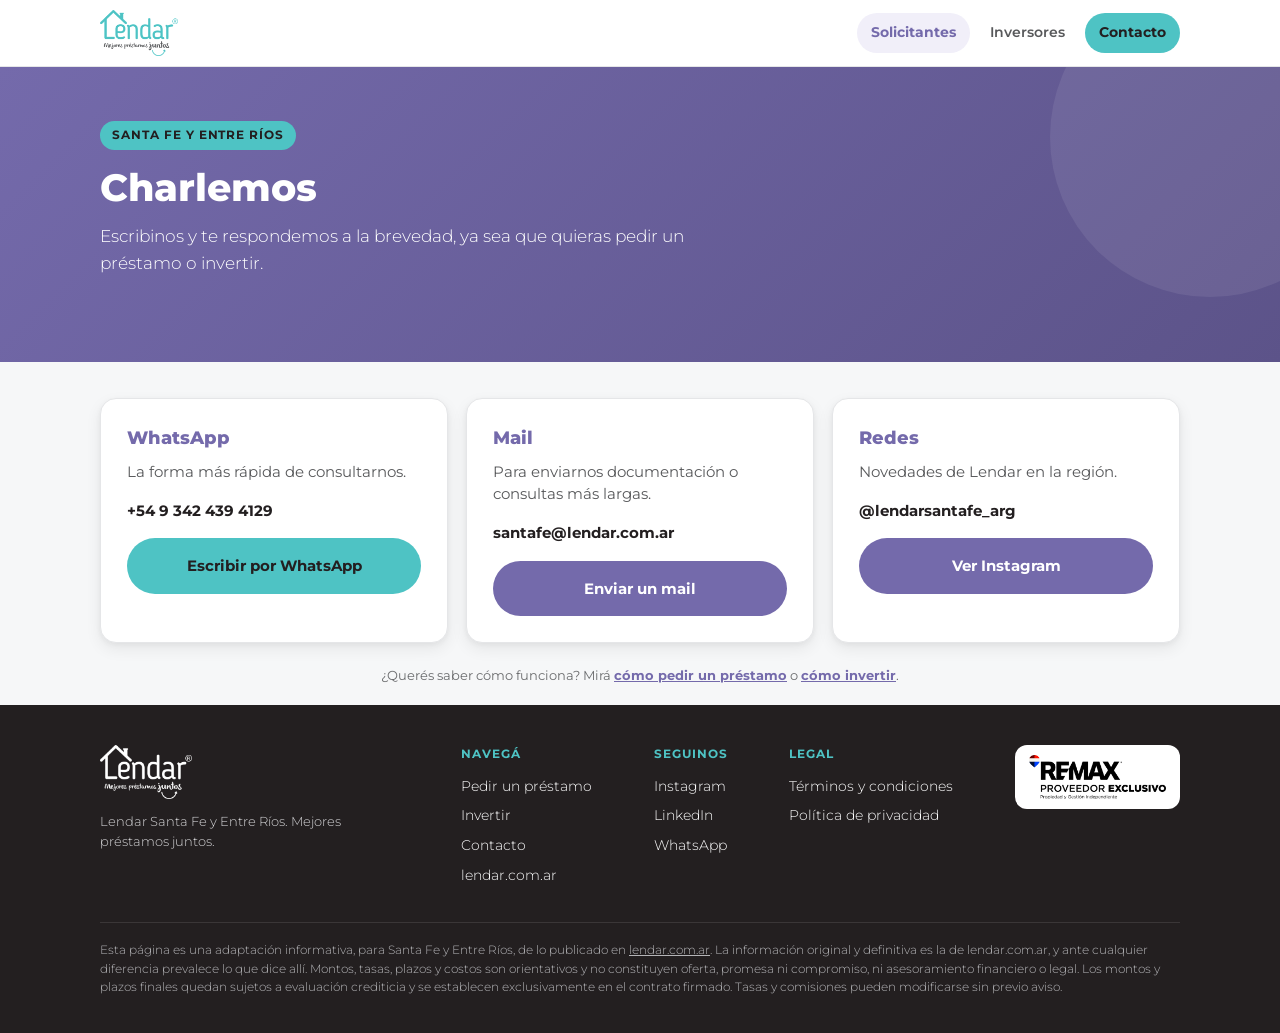
==== commit 244e409a: "Versionar style.css y los .js para evitar caché vieja tras el rediseño del simulador Co-Authored-By:" ====
--- a/contacto/index.html
+++ b/contacto/index.html
@@ -17,7 +17,7 @@
 <link rel="apple-touch-icon" href="../assets/apple-touch-icon.png">
 <link rel="preconnect" href="https://fonts.googleapis.com">
 <link href="https://fonts.googleapis.com/css2?family=Montserrat:wght@300;400;500;600;700;800&display=swap" rel="stylesheet">
-<link rel="stylesheet" href="../assets/style.css">
+<link rel="stylesheet" href="../assets/style.css?v=20261027">
 </head>
 <body>
 
--- a/assets/style.css
+++ b/assets/style.css
@@ -10,7 +10,7 @@
     --bg:#F6F7F8;
     --border:#E5E6E8;
     --border-strong:#D2D4D7;
-    --muted:#9B9C9E;
+    --muted:#6B6C6E;
     --amber-tint:#FBF3E0;
     --amber-text:#92620A;
     --amber-border:#F0DDA8;
@@ -61,7 +61,7 @@
 
   /* Tabs */
   .role-tabs{display:flex;align-items:stretch;background:#ECEEEF;padding:4px;border-radius:16px;max-width:420px;margin:0 auto 26px;box-shadow:inset 0 1px 2px rgba(0,0,0,.05);}
-  .role-tab{flex:1;display:flex;align-items:center;justify-content:center;gap:6px;padding:14px;border-radius:12px;border:none;background:transparent;font-size:13.5px;font-weight:700;line-height:1;color:#7C7D7F;cursor:pointer;transition:all .15s;}
+  .role-tab{flex:1;display:flex;align-items:center;justify-content:center;gap:6px;padding:14px;border-radius:12px;border:none;background:transparent;font-size:13.5px;font-weight:700;line-height:1;color:#6B6C6E;cursor:pointer;transition:all .15s;}
   .role-tab.active{background:#fff;color:var(--purple);box-shadow:var(--shadow-sm);}
   .role-tab svg{width:15px;height:15px;color:var(--teal);display:block;flex-shrink:0;}
 
@@ -106,7 +106,7 @@
   .tl-num{position:absolute;left:0;top:0;width:40px;height:40px;border-radius:50%;background:#fff;border:2px solid var(--teal);color:var(--teal-dark);font-weight:800;font-size:14px;display:flex;align-items:center;justify-content:center;z-index:1;}
   .tl-head{display:flex;flex-wrap:wrap;align-items:baseline;gap:9px;margin-bottom:5px;padding-top:8px;}
   .tl-title{font-size:14px;font-weight:800;color:var(--ink);}
-  .tl-duration{font-size:12px;font-weight:700;color:var(--teal-dark);background:var(--teal-tint);padding:3px 9px;border-radius:7px;line-height:1.4;}
+  .tl-duration{font-size:12px;font-weight:700;color:var(--charcoal);background:var(--teal-tint);padding:3px 9px;border-radius:7px;line-height:1.4;}
   .tl-desc{font-size:13px;color:var(--charcoal);font-weight:500;margin:0;line-height:1.55;overflow-wrap:break-word;word-break:break-word;}
 
   /* Calculator */
@@ -116,27 +116,27 @@
   .table-section{margin-top:26px;}
   .field{margin-bottom:14px;}
   .field-label{display:flex;justify-content:space-between;flex-wrap:wrap;column-gap:10px;row-gap:2px;font-size:14px;font-weight:700;color:var(--charcoal);margin-bottom:5px;}
-  .field-label .val{font-family:'Courier New',monospace;color:var(--purple);white-space:nowrap;margin-left:auto;}
+  .field-label .val{font-family:inherit;font-variant-numeric:tabular-nums;color:var(--purple);white-space:nowrap;margin-left:auto;}
   .field-label .val .unit-sm{font-family:'Montserrat',sans-serif;font-size:0.72em;font-weight:600;margin-left:3px;}
   input[type=range]{width:100%;accent-color:var(--teal);height:5px;cursor:pointer;}
-  .range-scale{display:flex;justify-content:space-between;font-size:11.5px;color:var(--muted);font-family:'Courier New',monospace;margin-top:3px;}
+  .range-scale{display:flex;justify-content:space-between;font-size:11.5px;color:var(--muted);font-family:inherit;font-variant-numeric:tabular-nums;margin-top:3px;}
   .note-box{padding:11px 13px;border-radius:10px;font-size:13px;line-height:1.5;margin-bottom:12px;}
   .note-info{background:var(--purple-tint);color:var(--purple-dark);border:1px solid #DAD6EE;}
   .note-warn{background:var(--amber-tint);color:var(--amber-text);border:1px solid var(--amber-border);}
   .result-box{background:linear-gradient(#fafbfb,#f1f2f3);border:1px solid var(--border);border-left:4px solid var(--purple);border-radius:12px;padding:18px 18px 16px;margin-bottom:14px;}
   .result-label{font-size:12.5px;text-transform:uppercase;font-weight:800;color:var(--purple);letter-spacing:.03em;}
-  .result-value{font-size:38px;font-weight:800;font-family:'Courier New',monospace;color:var(--purple);margin-top:6px;line-height:1.15;}
+  .result-value{font-size:38px;font-weight:800;font-family:inherit;font-variant-numeric:tabular-nums;color:var(--purple);margin-top:6px;line-height:1.15;}
   .result-value .unit{font-size:15px;font-weight:600;color:var(--charcoal);font-family:'Montserrat',sans-serif;margin-left:6px;}
   .result-value .range-word{font-size:0.42em;font-weight:700;color:var(--charcoal);font-family:'Montserrat',sans-serif;vertical-align:middle;}
   .result-sub{font-size:12px;color:var(--muted);font-weight:700;margin-top:4px;}
   .result-fee-note{font-size:11.5px;color:var(--muted);font-weight:500;margin-top:8px;padding-top:8px;border-top:1px solid var(--border);}
   .term-grid{display:grid;grid-template-columns:repeat(5,1fr);gap:6px;}
-  .term-btn{display:flex;flex-direction:column;align-items:center;justify-content:center;gap:2px;padding:10px 2px;text-align:center;border-radius:10px;border:1px solid var(--border);background:#fff;cursor:pointer;color:#7C7D7F;}
+  .term-btn{display:flex;flex-direction:column;align-items:center;justify-content:center;gap:2px;padding:10px 2px;text-align:center;border-radius:10px;border:1px solid var(--border);background:#fff;cursor:pointer;color:#6B6C6E;}
   .term-btn-years{font-size:13px;font-weight:800;}
   .term-btn-rate{font-size:11px;font-weight:700;opacity:.7;}
   .term-btn.active{background:var(--purple);color:#fff;border-color:var(--purple);}
   .choice-grid{display:grid;grid-template-columns:repeat(2,1fr);gap:8px;}
-  .choice-btn{padding:11px 12px;text-align:center;border-radius:10px;font-size:13px;font-weight:800;border:1px solid var(--border);background:#fff;cursor:pointer;color:#7C7D7F;font-family:inherit;-webkit-appearance:none;appearance:none;}
+  .choice-btn{padding:11px 12px;text-align:center;border-radius:10px;font-size:13px;font-weight:800;border:1px solid var(--border);background:#fff;cursor:pointer;color:#6B6C6E;font-family:inherit;-webkit-appearance:none;appearance:none;}
   .choice-btn.active{background:var(--purple);color:#fff;border-color:var(--purple);}
   .term-btn.active .term-btn-rate{opacity:.9;}
   .vuyp-box{border-radius:12px;background:#FAFBFB;border:1px solid var(--border);margin-top:4px;overflow:hidden;}
@@ -157,7 +157,7 @@
   table{width:100%;border-collapse:collapse;font-size:13px;text-align:center;}
   thead th{background:#F1F2F3;color:var(--charcoal);font-weight:800;padding:9px 10px;position:sticky;top:0;border-bottom:1px solid var(--border-strong);white-space:nowrap;}
   th.th-amort{color:var(--green-text);} th.th-int{color:var(--orange-text);} th.th-iva{color:var(--purple);}
-  tbody td{padding:6px 10px;border-bottom:1px solid #F1F2F3;font-family:'Courier New',monospace;}
+  tbody td{padding:6px 10px;border-bottom:1px solid #F1F2F3;font-family:inherit;font-variant-numeric:tabular-nums;}
   tbody tr:hover{background:#FAFBFB;}
   td.c-period{font-weight:800;color:var(--muted);border-right:1px solid #F1F2F3;}
   td.c-amort{color:#2A9D5C;} td.c-int{color:#C4741F;} td.c-iva{color:var(--purple);}
@@ -176,7 +176,10 @@
   .fee-row span{color:var(--charcoal);font-weight:700;}
   .fee-row small{color:var(--muted);font-size:11.5px;}
   .fee-row small span{color:var(--muted);font-weight:600;}
-  .fee-row strong{font-family:'Courier New',monospace;color:var(--ink);}
+  .fee-row strong{font-family:inherit;font-variant-numeric:tabular-nums;color:var(--ink);}
+  .fee-row .fee-link{flex:0 0 auto;margin-left:auto;color:var(--purple);font-weight:800;font-size:13px;text-decoration:none;white-space:nowrap;}
+  .fee-row .fee-link:hover{text-decoration:underline;}
+  .fee-row .fee-link::after{content:' \2192';}
   .fee-foot{font-size:11.5px;color:var(--muted);font-style:italic;margin-top:10px;padding-top:10px;border-top:1px solid #ECEDEE;}
   .cost-line{display:flex;justify-content:space-between;align-items:center;font-size:13.5px;padding:8px 0;}
   .cost-line + .cost-line{border-top:1px solid #F1F2F3;}
@@ -190,7 +193,7 @@
   .escribania-value{font-size:13.5px;font-weight:700;color:var(--ink);margin-top:4px;}
   .cost-total{margin-top:12px;padding:11px;background:var(--teal-tint);border:1px solid #CBEBEB;border-radius:12px;display:flex;justify-content:space-between;align-items:center;}
   .cost-total span{font-size:13.5px;font-weight:800;color:var(--charcoal);}
-  .cost-total strong{font-family:'Courier New',monospace;color:var(--teal-dark);font-size:14px;}
+  .cost-total strong{font-family:inherit;font-variant-numeric:tabular-nums;color:var(--teal-dark);font-size:14px;}
 
 
   /* Directory */
@@ -199,9 +202,9 @@
   @media(min-width:1024px){.dir-grid{grid-template-columns:repeat(auto-fit,minmax(200px,1fr));}}
   .dir-card{background:#fff;border:1px solid var(--border);border-radius:12px;padding:14px;font-size:12.5px;display:flex;flex-direction:column;height:100%;}
   .dir-content{flex:1 1 auto;}
-  .dir-city{display:table;margin:0 auto 9px;font-size:10.5px;font-weight:800;text-transform:uppercase;letter-spacing:.02em;color:var(--teal-dark);background:var(--teal-tint);padding:2px 8px;border-radius:6px;}
+  .dir-city{display:table;margin:0 auto 9px;font-size:10.5px;font-weight:800;text-transform:uppercase;letter-spacing:.02em;color:var(--charcoal);background:var(--teal-tint);padding:2px 8px;border-radius:6px;}
   .dir-name{font-weight:800;color:var(--ink);font-size:13px;margin:0 0 7px;}
-  .dir-addr{display:flex;gap:5px;align-items:flex-start;color:#7C7D7F;font-size:11.5px;margin-bottom:9px;}
+  .dir-addr{display:flex;gap:5px;align-items:flex-start;color:#6B6C6E;font-size:11.5px;margin-bottom:9px;}
   .dir-addr svg{width:12px;height:12px;flex-shrink:0;margin-top:1px;color:var(--muted);}
   .dir-offices-label{font-size:10.5px;text-transform:uppercase;font-weight:800;color:var(--muted);display:block;margin-bottom:4px;letter-spacing:.02em;}
   .dir-office{display:block;font-size:11.5px;font-weight:700;color:var(--charcoal);}
@@ -278,7 +281,7 @@
 .cancel-basis{margin-bottom:16px;line-height:1.55;}
 .cancel-pick{display:flex;align-items:baseline;justify-content:space-between;gap:12px;flex-wrap:wrap;margin-bottom:10px;}
 .cancel-pick-label{font-size:14px;font-weight:700;color:var(--charcoal);}
-.cancel-big{font-family:'Courier New',monospace;font-size:20px;font-weight:800;color:var(--purple);}
+.cancel-big{font-family:inherit;font-variant-numeric:tabular-nums;font-size:20px;font-weight:800;color:var(--purple);}
 .cancel-slider{height:10px;}
 
 /* ===== Rediseño: nav, hero, CTA, footer ===== */
@@ -289,13 +292,13 @@
 .nav-links a{font-size:14px;font-weight:600;color:var(--charcoal);text-decoration:none;padding:9px 14px;border-radius:999px;}
 .nav-links a:hover{color:var(--purple);background:var(--purple-tint);}
 .nav-links a.active{color:var(--purple);background:var(--purple-tint);font-weight:700;}
-.nav-links a.nav-cta{background:var(--teal);color:#fff;font-weight:700;}
-.nav-links a.nav-cta:hover{background:var(--teal-dark);color:#fff;}
+.nav-links a.nav-cta{background:var(--teal);color:var(--ink);font-weight:700;}
+.nav-links a.nav-cta:hover{background:var(--teal-dark);color:var(--ink);}
 @media(max-width:600px){.site-nav-inner{padding:8px 14px;gap:8px;}.site-nav .logo-img{height:36px;}.nav-links{gap:0;}.nav-links a{font-size:12.5px;padding:8px 9px;}}
 @media(max-width:380px){.nav-links a{font-size:12px;padding:7px 6px;}}
 
 .hero{background:linear-gradient(135deg,var(--purple) 0%,var(--purple-dark) 100%);color:#fff;padding:54px 0 58px;position:relative;overflow:hidden;}
-.hero::after{content:'';position:absolute;right:-90px;top:-90px;width:320px;height:320px;border-radius:50%;background:var(--teal);opacity:.22;}
+.hero::after{content:'';position:absolute;right:-90px;top:-90px;width:320px;height:320px;border-radius:50%;background:#fff;opacity:.08;pointer-events:none;}
 .hero .wrap{position:relative;z-index:1;}
 .hero-eyebrow{display:inline-block;font-size:12px;font-weight:700;letter-spacing:.08em;text-transform:uppercase;color:var(--ink);background:var(--teal);padding:5px 12px;border-radius:999px;margin-bottom:16px;}
 .hero h1{font-size:38px;line-height:1.15;font-weight:800;margin:0 0 14px;max-width:720px;color:#fff;}
@@ -309,7 +312,7 @@
 .btn-purple{background:var(--purple);color:#fff;}
 .btn-purple:hover{background:var(--purple-dark);}
 .hero + main{padding-top:36px;}
-@media(max-width:600px){.hero{padding:38px 0 42px;}.hero h1{font-size:28px;}.hero p{font-size:15.5px;}.btn{padding:13px 22px;font-size:14.5px;}}
+@media(max-width:600px){.hero::after{width:220px;height:220px;right:-80px;top:-100px;}.hero{padding:38px 0 42px;}.hero h1{font-size:28px;}.hero p{font-size:15.5px;}.btn{padding:13px 22px;font-size:14.5px;}}
 
 .cta-band{background:var(--teal-tint);border:1px solid var(--border);border-radius:var(--r-lg);padding:30px 26px;text-align:center;margin-bottom:22px;}
 .cta-band h2{font-size:22px;font-weight:800;color:var(--ink);margin:0 0 8px;}
@@ -361,7 +364,7 @@
 .sec:nth-of-type(even) .sec-card,.sec:nth-of-type(even) .req-card{background:var(--bg);box-shadow:none;}
 @media(max-width:600px){.sec{padding:38px 0;}}
 .sec-head{max-width:720px;margin:0 0 24px;}
-.sec-eyebrow{display:block;font-size:12px;font-weight:800;letter-spacing:.08em;text-transform:uppercase;color:var(--teal-dark);}
+.sec-eyebrow{display:block;font-size:12px;font-weight:800;letter-spacing:.08em;text-transform:uppercase;color:var(--purple);}
 .sec-head h2{font-size:30px;font-weight:800;color:var(--ink);line-height:1.2;margin:6px 0 8px;}
 .sec-lead{font-size:17px;line-height:1.55;color:var(--charcoal);margin:0;}
 @media(max-width:600px){.sec-head h2{font-size:24px;}.sec-lead{font-size:16px;}}
@@ -415,3 +418,88 @@
 .page > .wrap{padding-top:8px;padding-bottom:44px;}
 #costos .sec-card,#firma .sec-card{background:transparent;border:0;box-shadow:none;padding:0;}
 .ltv-legend + .sec-p{margin-top:20px;}
+
+/* =====================================================================
+   Simulador renovado (solicitantes e inversores)
+   Solo aspecto: los cálculos no cambian.
+   ===================================================================== */
+.field-label small{font-weight:600;color:var(--muted);font-size:.85em;}
+.calc-grid{gap:28px;}
+@media(min-width:1024px){
+  .calc-grid{grid-template-columns:1.1fr .9fr;gap:40px;align-items:start;}
+  .calc-side{position:sticky;top:calc(var(--nav-h) + 76px);}
+}
+
+/* Monto editable */
+.amount-input{display:flex;align-items:baseline;gap:8px;border:1.5px solid var(--border);border-radius:12px;padding:8px 14px;background:var(--bg);margin:2px 0 12px;}
+.amount-input output{flex:1;min-width:0;display:block;font:800 28px/1.25 'Montserrat',Arial,Calibri,sans-serif;color:var(--ink);font-variant-numeric:tabular-nums;}
+.amount-unit{font-size:14px;font-weight:700;color:var(--charcoal);}
+
+/* Sliders: tramo recorrido en teal, perilla grande */
+input[type=range]{-webkit-appearance:none;appearance:none;width:100%;height:28px;background:transparent;cursor:pointer;margin:2px 0;}
+input[type=range]::-webkit-slider-runnable-track{height:8px;border-radius:999px;background:linear-gradient(to right,var(--teal) var(--p,0%),var(--border) var(--p,0%));}
+input[type=range]::-moz-range-track{height:8px;border-radius:999px;background:var(--border);}
+input[type=range]::-moz-range-progress{height:8px;border-radius:999px;background:var(--teal);}
+input[type=range]::-webkit-slider-thumb{-webkit-appearance:none;box-sizing:border-box;width:28px;height:28px;margin-top:-10px;border-radius:50%;background:#fff;border:4px solid var(--teal);box-shadow:0 2px 6px rgba(35,31,32,.25);}
+input[type=range]::-moz-range-thumb{box-sizing:border-box;width:28px;height:28px;border-radius:50%;background:#fff;border:4px solid var(--teal);box-shadow:0 2px 6px rgba(35,31,32,.25);}
+input[type=range]:focus-visible{outline:none;}
+input[type=range]:focus-visible::-webkit-slider-thumb{box-shadow:0 0 0 5px rgba(78,195,196,.35);}
+input[type=range]:focus-visible::-moz-range-thumb{box-shadow:0 0 0 5px rgba(78,195,196,.35);}
+.range-scale{font-family:inherit;font-size:12px;font-weight:600;font-variant-numeric:tabular-nums;color:var(--muted);margin-top:2px;}
+
+/* Montos rápidos */
+.quick-amounts{display:flex;flex-wrap:wrap;gap:8px;margin-top:14px;}
+.quick-chip{font-family:inherit;font-size:13px;font-weight:700;font-variant-numeric:tabular-nums;padding:8px 14px;border-radius:999px;border:1.5px solid var(--border-strong);background:#fff;color:var(--charcoal);cursor:pointer;transition:border-color .15s,background .15s;}
+.quick-chip:hover{border-color:var(--teal);}
+.quick-chip.on{background:var(--teal-tint);border-color:var(--teal);color:var(--ink);}
+
+/* Qué parte es préstamo y qué parte es aporte propio */
+.ltvbar-wrap{margin:2px 0 20px;}
+.ltvbar{height:12px;border-radius:999px;background:var(--purple-tint);border:1px solid var(--border);overflow:hidden;}
+.ltvbar span{display:block;height:100%;width:0;border-radius:999px;background:var(--teal);transition:width .25s ease;}
+.ltvbar-legend{display:flex;justify-content:space-between;gap:12px;margin-top:8px;font-size:13px;color:var(--charcoal);}
+.ltvbar-legend b{font-weight:800;color:var(--ink);font-variant-numeric:tabular-nums;margin-left:2px;}
+.dot{display:inline-block;width:10px;height:10px;border-radius:50%;margin-right:6px;vertical-align:baseline;}
+.dot-loan{background:var(--teal);}
+.dot-own{background:var(--purple-tint);border:1px solid var(--purple);}
+
+/* Plazos */
+.term-grid{gap:8px;}
+.term-btn{padding:12px 2px;border-radius:12px;border:1.5px solid var(--border-strong);color:var(--charcoal);}
+.term-btn-years{font-size:15px;}
+.term-btn-rate{opacity:1;color:var(--muted);font-variant-numeric:tabular-nums;}
+.term-btn:hover{border-color:var(--teal);}
+.term-btn.active,.term-btn.active:hover{background:var(--purple);border-color:var(--purple);color:#fff;box-shadow:0 4px 12px rgba(116,106,171,.35);}
+.term-btn.active .term-btn-rate{color:rgba(255,255,255,.92);opacity:1;}
+.choice-btn{padding:13px 12px;border-radius:12px;border-width:1.5px;border-color:var(--border-strong);}
+
+/* Tarjeta de resultado */
+.result-box{background:linear-gradient(135deg,var(--purple),var(--purple-dark));border:0;border-radius:var(--r-lg);padding:24px 22px 22px;color:#fff;box-shadow:var(--shadow-md);margin-bottom:0;}
+.result-label{color:rgba(255,255,255,.88);font-size:12px;letter-spacing:.07em;}
+.result-value{font-family:inherit;font-size:clamp(38px,9vw,54px);font-weight:800;color:#fff;font-variant-numeric:tabular-nums;line-height:1.1;margin-top:8px;}
+.result-value .unit{font-size:16px;font-weight:600;color:rgba(255,255,255,.92);margin-left:8px;}
+.result-value .range-word{color:rgba(255,255,255,.88);}
+.result-sub{color:rgba(255,255,255,.88);font-size:12.5px;}
+.result-facts{display:flex;flex-wrap:wrap;gap:12px 28px;margin:18px 0 0;padding:16px 0 0;border-top:1px solid rgba(255,255,255,.25);}
+.result-facts dt{font-size:11px;font-weight:700;text-transform:uppercase;letter-spacing:.06em;color:rgba(255,255,255,.78);}
+.result-facts dd{margin:2px 0 0;font-size:16px;font-weight:800;font-variant-numeric:tabular-nums;}
+.result-box .result-fee-note{color:rgba(255,255,255,.82);border-top:0;padding-top:0;margin-top:14px;font-size:12.5px;font-weight:500;}
+.result-box .btn-block{margin-top:18px;}
+.calc-side .field{margin-top:18px;}
+.pop{animation:pop .24s ease-out;}
+@keyframes pop{from{transform:scale(.97);opacity:.65;}to{transform:none;opacity:1;}}
+@media(prefers-reduced-motion:reduce){.pop{animation:none;}.ltvbar span{transition:none;}}
+
+/* Barra fija con el resultado (solo celular y tablet) */
+.sticky-result{display:none;}
+@media(max-width:1023px){
+  .sticky-result{display:flex;position:fixed;left:0;right:0;bottom:0;z-index:60;align-items:center;justify-content:space-between;gap:12px;padding:10px 16px calc(10px + env(safe-area-inset-bottom));background:var(--ink);color:#fff;box-shadow:0 -6px 20px rgba(35,31,32,.28);transform:translateY(110%);visibility:hidden;transition:transform .25s ease,visibility .25s;}
+  .sticky-result.show{transform:none;visibility:visible;}
+  .sticky-info{min-width:0;}
+  .sticky-label{display:block;font-size:11px;font-weight:700;text-transform:uppercase;letter-spacing:.06em;color:rgba(255,255,255,.72);}
+  .sticky-value{display:block;font-size:22px;font-weight:800;line-height:1.2;font-variant-numeric:tabular-nums;}
+  .sticky-value .unit{font-size:12px;font-weight:600;margin-left:5px;color:rgba(255,255,255,.8);}
+  .sticky-value .range-word{font-size:12px;font-weight:600;color:rgba(255,255,255,.8);}
+  .sticky-result .btn{flex:0 0 auto;padding:11px 18px;font-size:14px;white-space:nowrap;}
+  body.has-sticky #waFloatBtn{bottom:84px;}
+}
